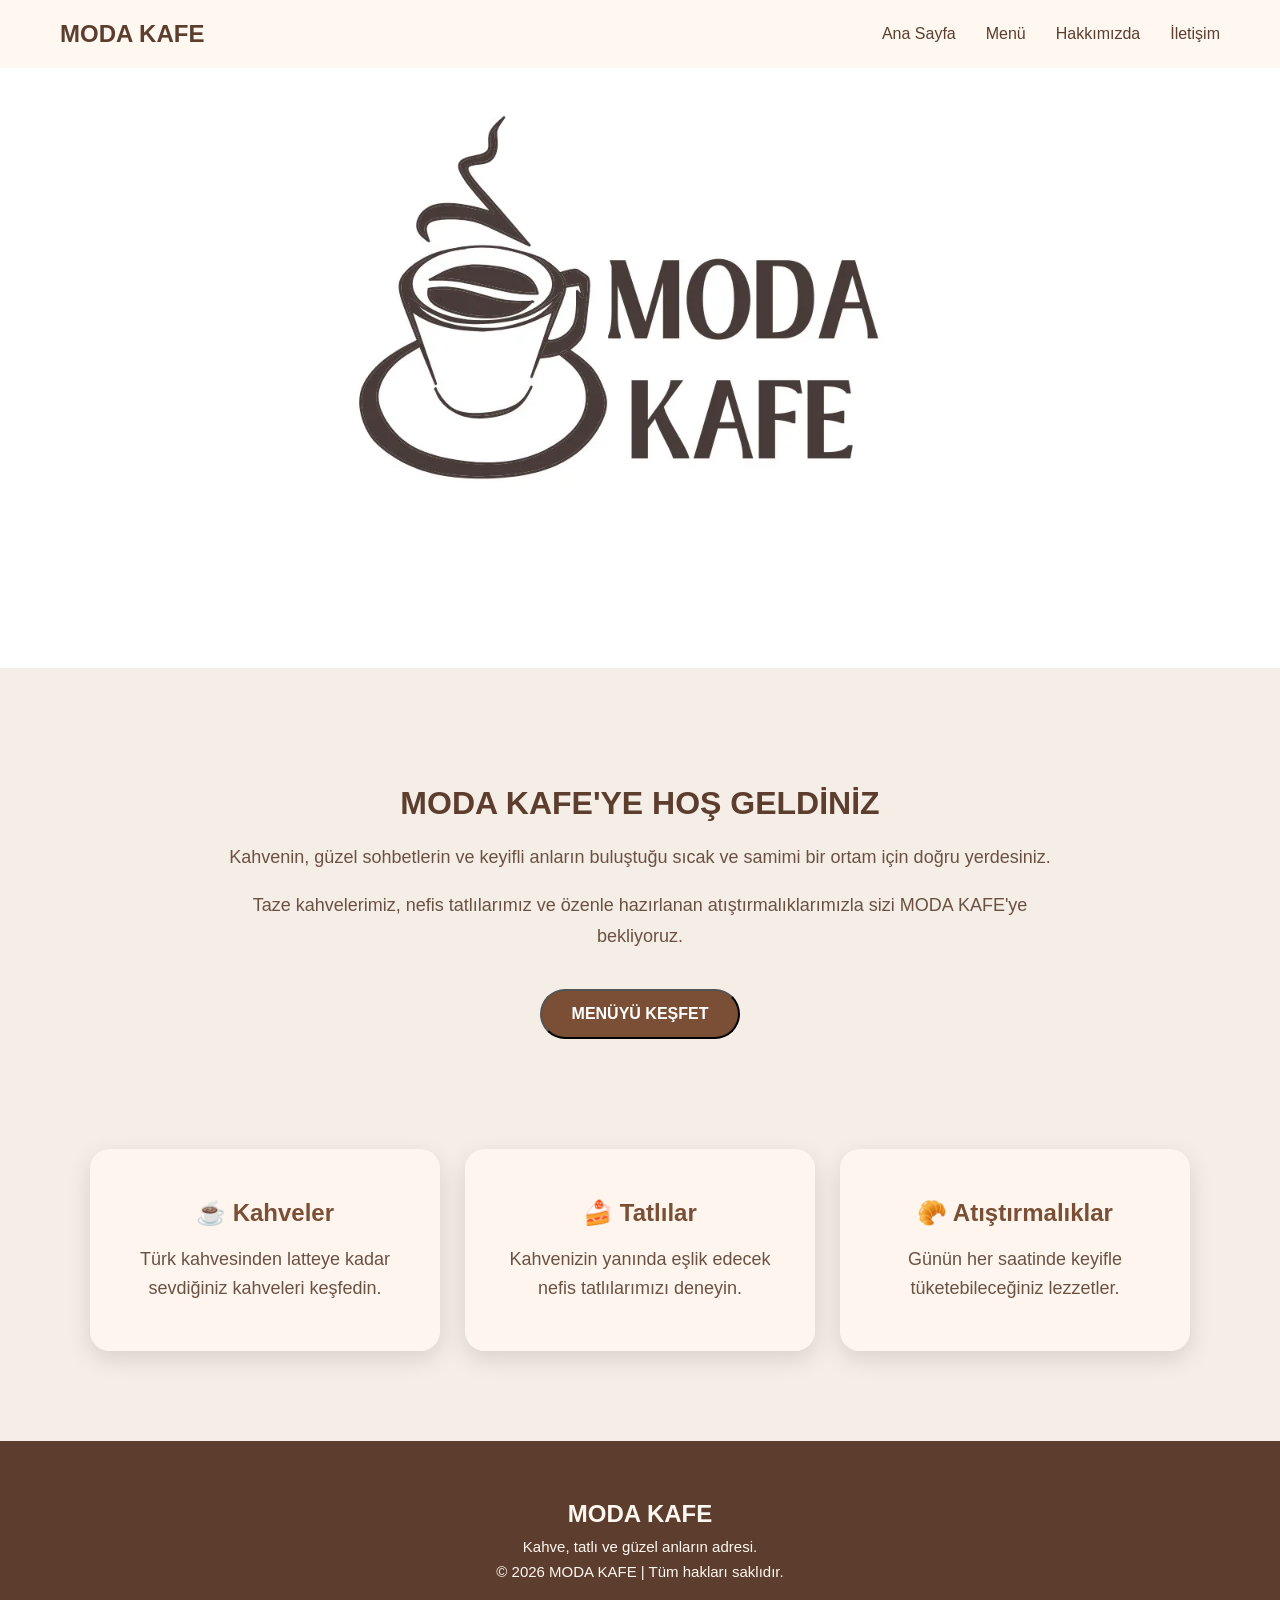
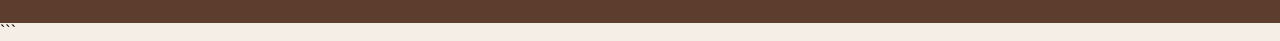
==== index.html @ b7a867fe "MODA KAFE projesi tamamlandı" ====
<!DOCTYPE html>
<html lang="tr">

<head>
    <meta charset="UTF-8">
    <meta name="viewport" content="width=device-width, initial-scale=1.0">
    <title>MODA KAFE</title>
    <link rel="stylesheet" href="style.css">
</head>

<body>

<header class="navbar">

    <div class="logo">
        MODA KAFE
    </div>

    <nav>
        <a href="index.html">Ana Sayfa</a>
        <a href="menu.html">Menü</a>
        <a href="hakkimizda.html">Hakkımızda</a>
        <a href="iletisim.html">İletişim</a>
    </nav>

</header>

<main>

    <section class="hero"></section>

    <section class="welcome">

        <h1>MODA KAFE'YE HOŞ GELDİNİZ</h1>

        <p>
            Kahvenin, güzel sohbetlerin ve keyifli anların buluştuğu
            sıcak ve samimi bir ortam için doğru yerdesiniz.
        </p>

        <p>
            Taze kahvelerimiz, nefis tatlılarımız ve özenle hazırlanan
            atıştırmalıklarımızla sizi MODA KAFE'ye bekliyoruz.
        </p>

        <button class="menu-button" id="menuButton">
            MENÜYÜ KEŞFET
        </button>

    </section>

    <section class="categories">

        <div class="category-card">
            <h2>☕ Kahveler</h2>
            <p>
                Türk kahvesinden latteye kadar
                sevdiğiniz kahveleri keşfedin.
            </p>
        </div>

        <div class="category-card">
            <h2>🍰 Tatlılar</h2>
            <p>
                Kahvenizin yanında eşlik edecek
                nefis tatlılarımızı deneyin.
            </p>
        </div>

        <div class="category-card">
            <h2>🥐 Atıştırmalıklar</h2>
            <p>
                Günün her saatinde keyifle
                tüketebileceğiniz lezzetler.
            </p>
        </div>

    </section>

</main>

<footer>

    <h3>MODA KAFE</h3>

    <p>
        Kahve, tatlı ve güzel anların adresi.
    </p>

    <p>© 2026 MODA KAFE | Tüm hakları saklıdır.</p>

</footer>

<script src="script.js"></script>

</body>
</html>
```
---- style.css ----
body {
    background-color: #f5eee6;
    font-family: Arial, sans-serif;
    margin: 0;
}

h1 {
    color: #5c3d2e;
    text-align: center;
}

h2 {
    color: #7b4f35;
}

p {
    font-size: 18px;
}
.navbar {
    display: flex;
    justify-content: space-between;
    align-items: center;
    padding: 20px 60px;
    background-color: #fff8f0;
}

.logo {
    font-size: 24px;
    font-weight: bold;
    color: #5c3d2e;
}

.navbar nav {
    display: flex;
    gap: 30px;
}

.navbar a {
    text-decoration: none;
    color: #5c3d2e;
    font-size: 16px;
}
.hero {
    height: 600px;
    background-image: url("cafe.jpg");
    background-size: cover;
    background-position: center;
    display: flex;
    justify-content: center;
    align-items: center;
    text-align: center;
}
.menu-page {
    background-image: url("cafe.jpg");
    background-size: cover;
    background-position: center;
    background-attachment: fixed;
}
.menu-box {
    max-width: 700px;
    margin: 60px auto;
    padding: 40px;
    background-color: rgba(255, 248, 240, 0.92);
    border-radius: 20px;
    box-shadow: 0 10px 30px rgba(0, 0, 0, 0.2);
}
.menu-box h3 {
    color: #7b4f35;
    font-size: 24px;
    border-bottom: 2px solid #d8b49a;
    padding-bottom: 8px;
    margin-top: 35px;
}
.menu-item {
    display: flex;
    justify-content: space-between;
    align-items: center;
    padding: 12px 0;
    font-size: 18px;
    color: #5c3d2e;
    border-bottom: 1px solid #ead8ca;
}

.menu-item span {
    font-weight: bold;
    color: #7b4f35;
}
.welcome {
    text-align: center;
    max-width: 850px;
    margin: 70px auto;
    padding: 20px;
}

.welcome h1 {
    font-size: 32px;
    color: #5c3d2e;
    margin-bottom: 20px;
}

.welcome p {
    color: #6b5143;
    line-height: 1.7;
    font-size: 18px;
}
.welcome {
    text-align: center;
    max-width: 850px;
    margin: 70px auto;
    padding: 20px;
}

.welcome h1 {
    font-size: 32px;
    color: #5c3d2e;
    margin-bottom: 20px;
}

.welcome p {
    color: #6b5143;
    line-height: 1.7;
    font-size: 18px;
}
.welcome {
    text-align: center;
    max-width: 850px;
    margin: 70px auto;
    padding: 20px;
}

.welcome h1 {
    font-size: 32px;
    color: #5c3d2e;
    margin-bottom: 20px;
}

.welcome p {
    color: #6b5143;
    line-height: 1.7;
    font-size: 18px;
}
.menu-button {
    display: inline-block;
    margin-top: 20px;
    padding: 14px 30px;
    background-color: #7b4f35;
    color: white;
    text-decoration: none;
    border-radius: 30px;
    font-size: 16px;
    font-weight: bold;
}

.menu-button:hover {
    background-color: #5c3d2e;
}
.categories {
    display: flex;
    justify-content: center;
    gap: 25px;
    max-width: 1100px;
    margin: 60px auto;
    padding: 20px;
}

.category-card {
    flex: 1;
    background-color: rgba(255, 248, 240, 0.9);
    padding: 30px;
    border-radius: 20px;
    text-align: center;
    box-shadow: 0 8px 25px rgba(0, 0, 0, 0.12);
}

.category-card h2 {
    margin-bottom: 15px;
}

.category-card p {
    color: #6b5143;
    line-height: 1.6;
}
.category-card:hover {
    transform: translateY(-8px);
    transition: 0.3s;
}
.navbar a:hover {
    color: #b47b5a;
    transition: 0.3s;
}
footer {
    text-align: center;
    margin-top: 70px;
    padding: 35px 20px;
    background-color: #5c3d2e;
    color: #fff8f0;
}

footer h3 {
    margin-bottom: 10px;
    font-size: 24px;
}

footer p {
    margin: 8px 0;
    font-size: 15px;
}
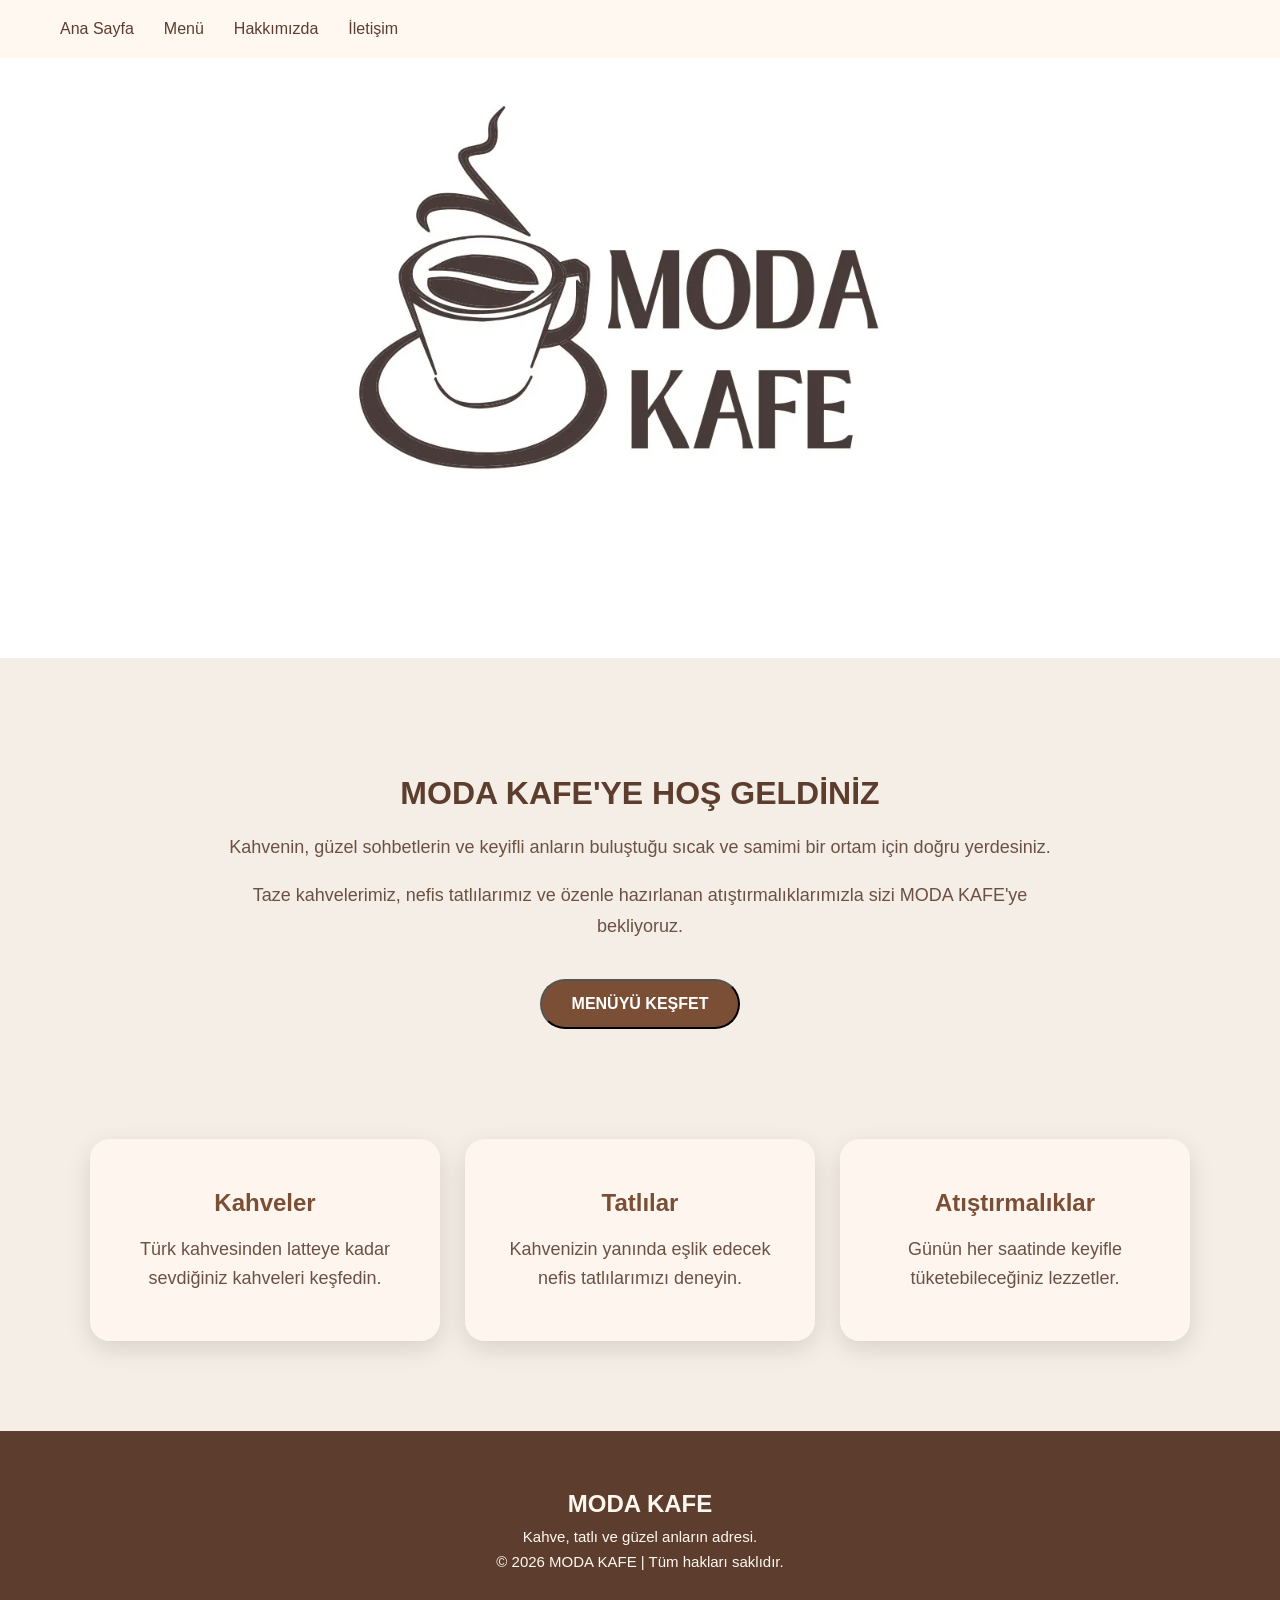
==== commit cfadc017: "MODA CAFE güncellendi" ====
--- a/index.html
+++ b/index.html
@@ -5,17 +5,13 @@
 <head>
     <meta charset="UTF-8">
     <meta name="viewport" content="width=device-width, initial-scale=1.0">
-    <title>MODA KAFE</title>
+   <title>MODA KAFE</title>
     <link rel="stylesheet" href="style.css">
 </head>
 
 <body>
 
 <header class="navbar">
-
-    <div class="logo">
-        MODA KAFE
-    </div>
 
     <nav>
         <a href="index.html">Ana Sayfa</a>
@@ -53,7 +49,7 @@
     <section class="categories">
 
         <div class="category-card">
-            <h2>☕ Kahveler</h2>
+            <h2>Kahveler</h2>
             <p>
                 Türk kahvesinden latteye kadar
                 sevdiğiniz kahveleri keşfedin.
@@ -61,7 +57,7 @@
         </div>
 
         <div class="category-card">
-            <h2>🍰 Tatlılar</h2>
+            <h2>Tatlılar</h2>
             <p>
                 Kahvenizin yanında eşlik edecek
                 nefis tatlılarımızı deneyin.
@@ -69,7 +65,7 @@
         </div>
 
         <div class="category-card">
-            <h2>🥐 Atıştırmalıklar</h2>
+            <h2>Atıştırmalıklar</h2>
             <p>
                 Günün her saatinde keyifle
                 tüketebileceğiniz lezzetler.
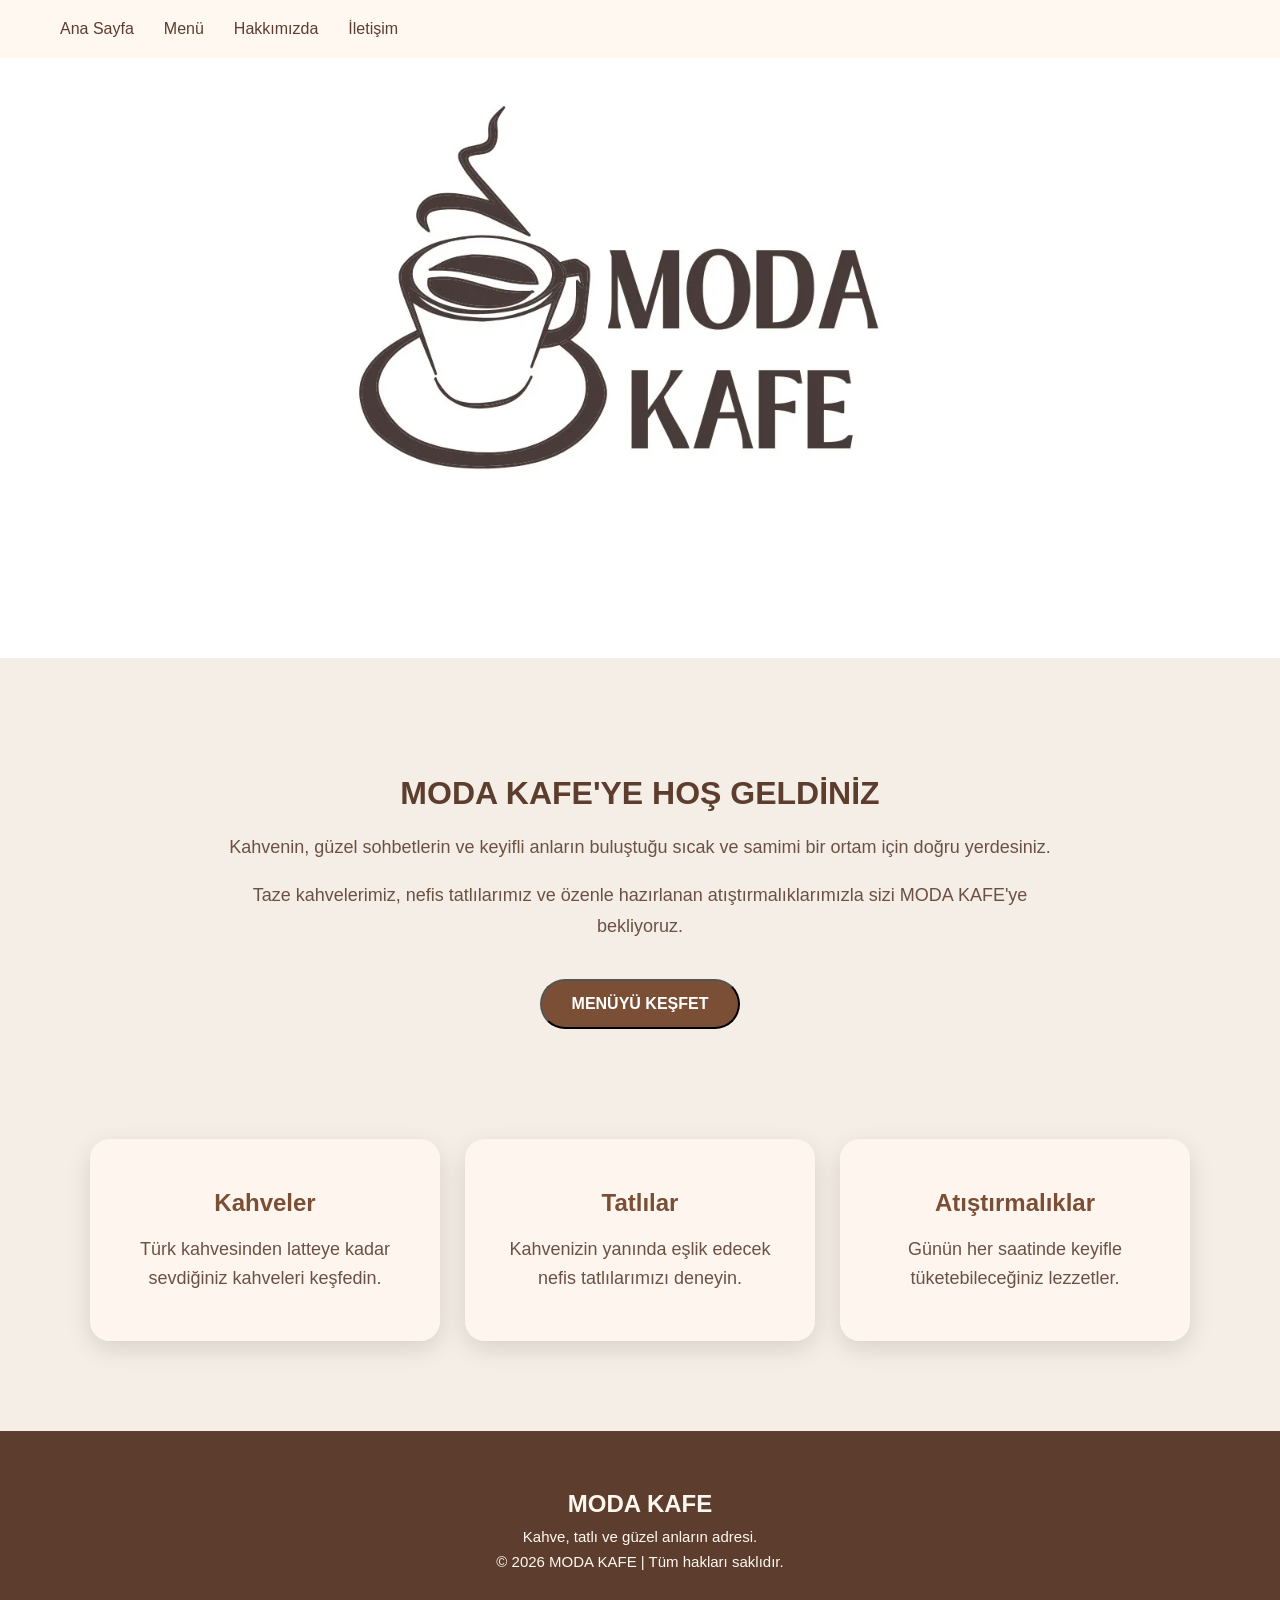
==== commit 4df7b7f6: "index.html güncellendi" ====
--- a/index.html
+++ b/index.html
@@ -1,95 +1,69 @@
 
 <!DOCTYPE html>
 <html lang="tr">
-
 <head>
     <meta charset="UTF-8">
     <meta name="viewport" content="width=device-width, initial-scale=1.0">
    <title>MODA KAFE</title>
     <link rel="stylesheet" href="style.css">
 </head>
-
 <body>
-
 <header class="navbar">
-
     <nav>
         <a href="index.html">Ana Sayfa</a>
         <a href="menu.html">Menü</a>
         <a href="hakkimizda.html">Hakkımızda</a>
         <a href="iletisim.html">İletişim</a>
     </nav>
-
 </header>
-
 <main>
-
     <section class="hero"></section>
-
     <section class="welcome">
-
         <h1>MODA KAFE'YE HOŞ GELDİNİZ</h1>
-
         <p>
             Kahvenin, güzel sohbetlerin ve keyifli anların buluştuğu
             sıcak ve samimi bir ortam için doğru yerdesiniz.
         </p>
-
         <p>
             Taze kahvelerimiz, nefis tatlılarımız ve özenle hazırlanan
             atıştırmalıklarımızla sizi MODA KAFE'ye bekliyoruz.
         </p>
-
         <button class="menu-button" id="menuButton">
             MENÜYÜ KEŞFET
         </button>
-
     </section>
-
     <section class="categories">
-
-        <div class="category-card">
+  <div class="category-card">
             <h2>Kahveler</h2>
-            <p>
-                Türk kahvesinden latteye kadar
-                sevdiğiniz kahveleri keşfedin.
-            </p>
-        </div>
-
-        <div class="category-card">
-            <h2>Tatlılar</h2>
-            <p>
-                Kahvenizin yanında eşlik edecek
-                nefis tatlılarımızı deneyin.
-            </p>
-        </div>
-
-        <div class="category-card">
-            <h2>Atıştırmalıklar</h2>
-            <p>
-                Günün her saatinde keyifle
-                tüketebileceğiniz lezzetler.
-            </p>
-        </div>
-
+        <p>
+        Türk kahvesinden latteye kadar
+        sevdiğiniz kahveleri keşfedin.
+        </p>
+  </div>
+  <div class="category-card">
+        <h2>Tatlılar</h2>
+        <p>
+        Kahvenizin yanında eşlik edecek
+        nefis tatlılarımızı deneyin.
+        </p>
+   </div>
+   <div class="category-card">
+        <h2>Atıştırmalıklar</h2>
+        <p>
+        Günün her saatinde keyifle
+        tüketebileceğiniz lezzetler.
+        </p>
+   </div>
     </section>
-
 </main>
-
 <footer>
-
     <h3>MODA KAFE</h3>
-
     <p>
         Kahve, tatlı ve güzel anların adresi.
     </p>
-
     <p>© 2026 MODA KAFE | Tüm hakları saklıdır.</p>
-
 </footer>
-
 <script src="script.js"></script>
-
 </body>
 </html>
-```
+
